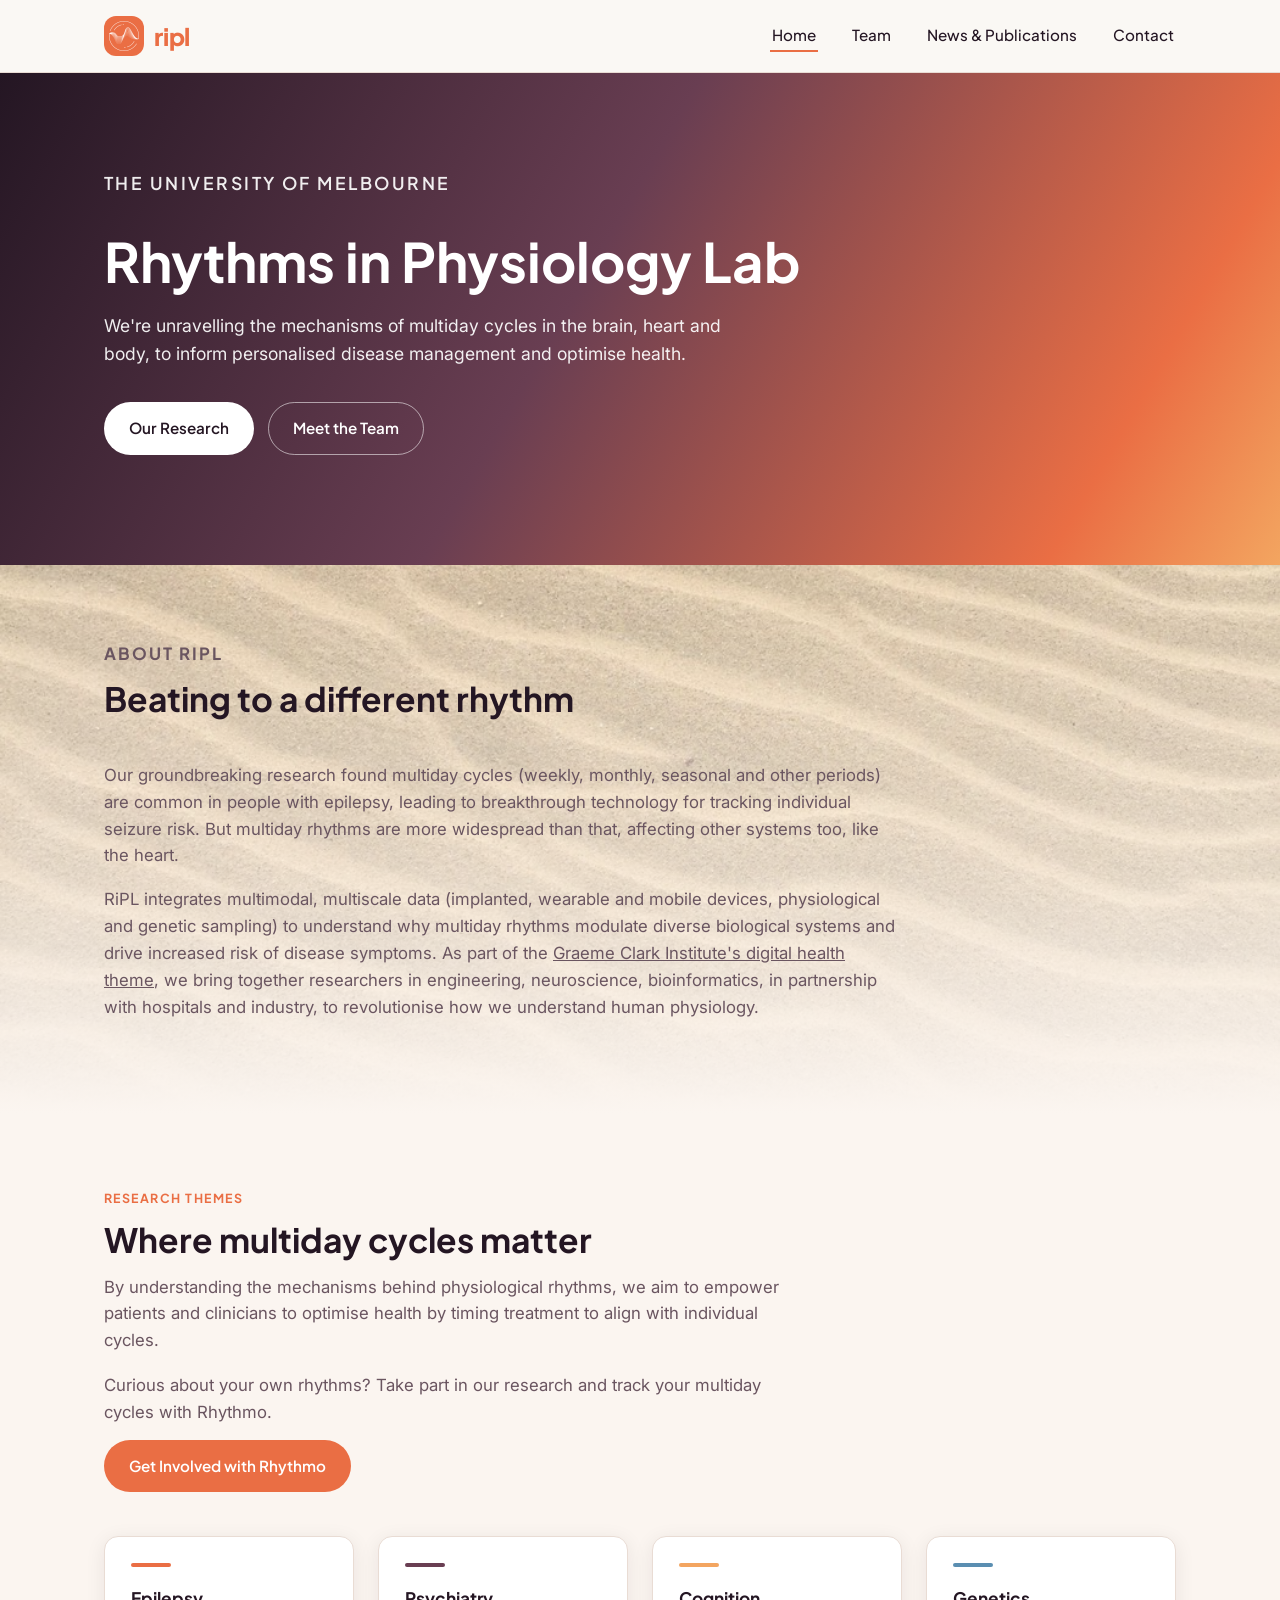
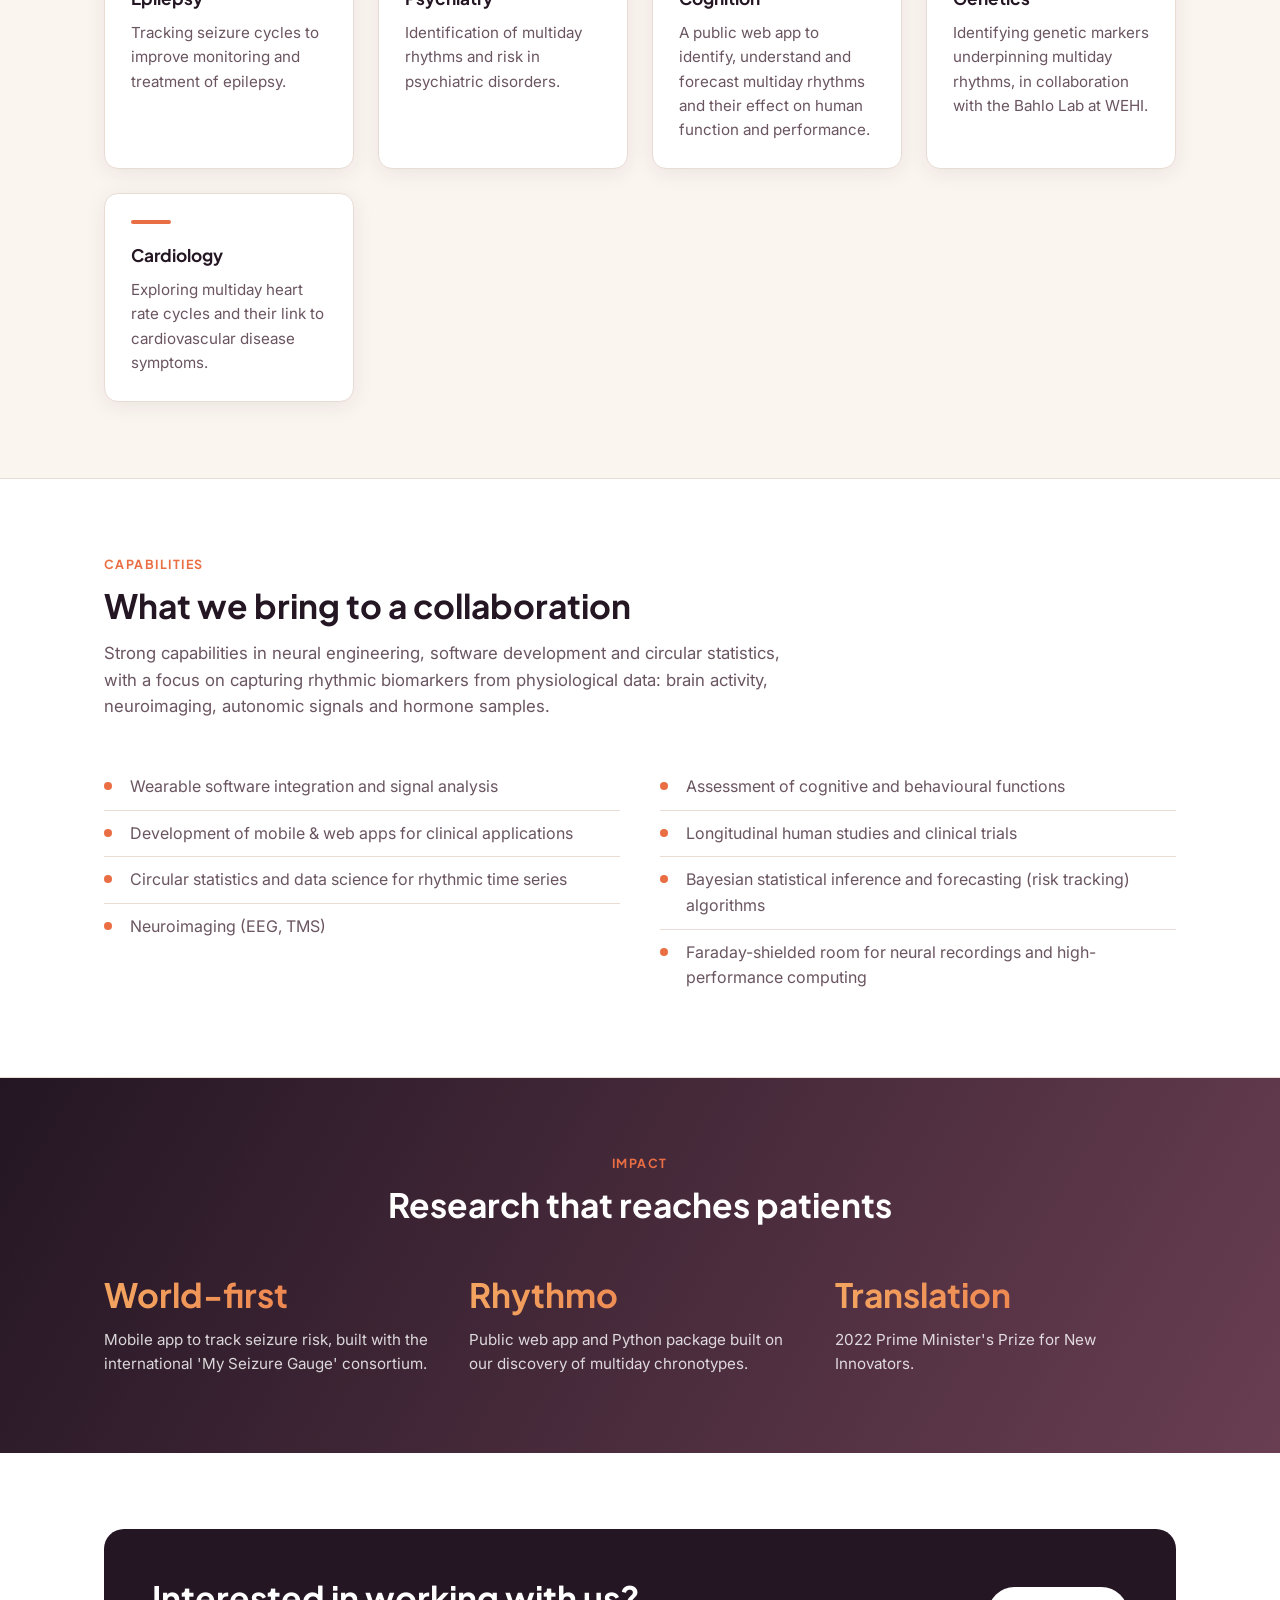
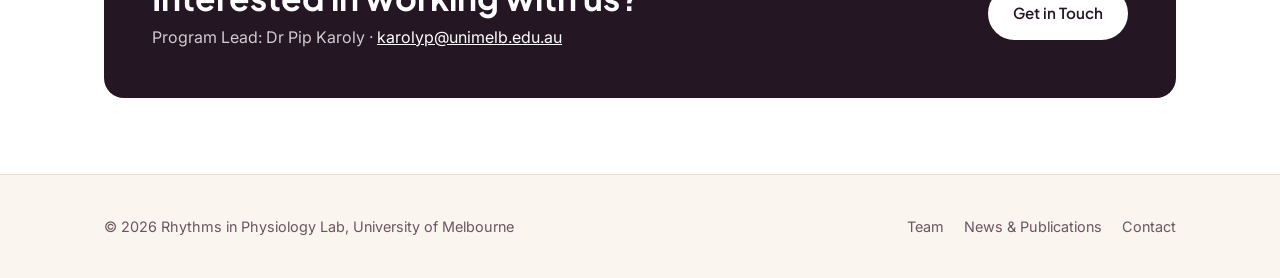
==== index.html @ 46abeef6 "Cache-bust stylesheet link to fix stale CSS after deploys Browsers were serving a cached style.css a" ====
<!DOCTYPE html>
<html lang="en">
<head>
<meta charset="UTF-8">
<meta name="viewport" content="width=device-width, initial-scale=1.0">
<title>RiPL | Rhythms in Physiology Lab</title>
<meta name="description" content="The Rhythms in Physiology Lab (RiPL) at the University of Melbourne studies multiday cycles in the brain, heart and body to inform personalised disease management.">
<link rel="stylesheet" href="css/style.css?v=2">
<link rel="preconnect" href="https://fonts.googleapis.com">
<link rel="preconnect" href="https://fonts.gstatic.com" crossorigin>
<link href="https://fonts.googleapis.com/css2?family=Plus+Jakarta+Sans:wght@600;700;800&family=Inter:wght@400;500;600&display=swap" rel="stylesheet">
<link rel="icon" type="image/png" href="[data-uri]">
</head>
<body>

<header class="site-header">
  <nav class="nav">
    <a href="index.html" class="logo" aria-label="Rhythms in Physiology Lab (RiPL) home"><span class="logo-chip"><img src="assets/logo-mark.png" alt=""></span><span class="logo-word">ripl</span></a>
    <button class="nav-toggle" aria-label="Toggle navigation" aria-expanded="false">
      <span></span><span></span><span></span>
    </button>
    <ul class="nav-links">
      <li><a href="index.html" aria-current="page">Home</a></li>
      <li><a href="team.html">Team</a></li>
      <li><a href="publications.html">News &amp; Publications</a></li>
      <li><a href="index.html#contact">Contact</a></li>
    </ul>
  </nav>
</header>

<section class="hero">
  <div class="hero-inner">
    <p class="eyebrow">The University of Melbourne</p>
    <h1>Rhythms in Physiology Lab</h1>
    <p>We're unravelling the mechanisms of multiday cycles in the brain, heart and body, to inform personalised disease management and optimise health.</p>
    <div class="btn-row">
      <a href="#research" class="btn btn-primary">Our Research</a>
      <a href="team.html" class="btn btn-secondary">Meet the Team</a>
    </div>
  </div>
</section>

<section class="about-section">
  <div class="wrap">
    <div class="section-head">
      <p class="eyebrow-dark">About RiPL</p>
      <h2>Beating to a different rhythm</h2>
    </div>
    <p>Our groundbreaking research found multiday cycles (weekly, monthly, seasonal and other periods) are common in people with epilepsy, leading to breakthrough technology for tracking individual seizure risk. But multiday rhythms are more widespread than that, affecting other systems too, like the heart.</p>
    <p>RiPL integrates multimodal, multiscale data (implanted, wearable and mobile devices, physiological and genetic sampling) to understand why multiday rhythms modulate diverse biological systems and drive increased risk of disease symptoms. As part of the <a href="https://clarkinstitute.unimelb.edu.au/research/digital-health-technologies-and-simulation" target="_blank" rel="noopener">Graeme Clark Institute's digital health theme</a>, we bring together researchers in engineering, neuroscience, bioinformatics, in partnership with hospitals and industry, to revolutionise how we understand human physiology.</p>
  </div>
</section>

<section id="research">
  <div class="wrap">
    <div class="section-head">
      <p class="eyebrow-dark">Research Themes</p>
      <h2>Where multiday cycles matter</h2>
      <p class="lede">By understanding the mechanisms behind physiological rhythms, we aim to empower patients and clinicians to optimise health by timing treatment to align with individual cycles.</p>
      <p class="lede theme-cta-text">Curious about your own rhythms? Take part in our research and track your multiday cycles with Rhythmo.</p>
      <a class="btn btn-cta" href="https://rhythmo.me" target="_blank" rel="noopener">Get Involved with Rhythmo</a>
    </div>
    <div class="grid research-grid">
      <div class="card">
        <div class="card-top-bar"></div>
        <h3>Epilepsy</h3>
        <p>Tracking seizure cycles to improve monitoring and treatment of epilepsy.</p>
      </div>
      <div class="card">
        <div class="card-top-bar"></div>
        <h3>Psychiatry</h3>
        <p>Identification of multiday rhythms and risk in psychiatric disorders.</p>
      </div>
      <div class="card">
        <div class="card-top-bar"></div>
        <h3>Cognition</h3>
        <p>A public web app to identify, understand and forecast multiday rhythms and their effect on human function and performance.</p>
      </div>
      <div class="card">
        <div class="card-top-bar"></div>
        <h3>Genetics</h3>
        <p>Identifying genetic markers underpinning multiday rhythms, in collaboration with the Bahlo Lab at WEHI.</p>
      </div>
      <div class="card">
        <div class="card-top-bar"></div>
        <h3>Cardiology</h3>
        <p>Exploring multiday heart rate cycles and their link to cardiovascular disease symptoms.</p>
      </div>
    </div>
  </div>
</section>

<section class="capabilities">
  <div class="wrap">
    <div class="section-head">
      <p class="eyebrow-dark">Capabilities</p>
      <h2>What we bring to a collaboration</h2>
      <p class="lede">Strong capabilities in neural engineering, software development and circular statistics, with a focus on capturing rhythmic biomarkers from physiological data: brain activity, neuroimaging, autonomic signals and hormone samples.</p>
    </div>
    <div class="cap-cols">
      <ul>
        <li>Wearable software integration and signal analysis</li>
        <li>Development of mobile &amp; web apps for clinical applications</li>
        <li>Circular statistics and data science for rhythmic time series</li>
        <li>Neuroimaging (EEG, TMS)</li>
      </ul>
      <ul>
        <li>Assessment of cognitive and behavioural functions</li>
        <li>Longitudinal human studies and clinical trials</li>
        <li>Bayesian statistical inference and forecasting (risk tracking) algorithms</li>
        <li>Faraday-shielded room for neural recordings and high-performance computing</li>
      </ul>
    </div>
  </div>
</section>

<section class="stats">
  <div class="wrap">
    <div class="section-head center">
      <p class="eyebrow-dark">Impact</p>
      <h2>Research that reaches patients</h2>
    </div>
    <div class="grid">
      <div class="stat-block">
        <p class="stat-num">World-first</p>
        <p>Mobile app to track seizure risk, built with the international 'My Seizure Gauge' consortium.</p>
      </div>
      <div class="stat-block">
        <p class="stat-num">Rhythmo</p>
        <p>Public web app and Python package built on our discovery of multiday chronotypes.</p>
      </div>
      <div class="stat-block">
        <p class="stat-num">Translation</p>
        <p>2022 Prime Minister's Prize for New Innovators.</p>
      </div>
    </div>
  </div>
</section>

<section class="contact-band" id="contact">
  <div class="wrap">
    <div class="contact-card">
      <div>
        <h2>Interested in working with us?</h2>
        <p>Program Lead: Dr Pip Karoly · <a href="mailto:karolyp@unimelb.edu.au" style="color:#fff;">karolyp@unimelb.edu.au</a></p>
      </div>
      <a class="btn btn-primary" href="mailto:karolyp@unimelb.edu.au">Get in Touch</a>
    </div>
  </div>
</section>

<footer>
  <div class="wrap footer-inner">
    <span>© <span id="year"></span> Rhythms in Physiology Lab, University of Melbourne</span>
    <ul class="footer-links">
      <li><a href="team.html">Team</a></li>
      <li><a href="publications.html">News &amp; Publications</a></li>
      <li><a href="mailto:karolyp@unimelb.edu.au">Contact</a></li>
    </ul>
  </div>
</footer>

<script src="js/main.js"></script>
</body>
</html>
---- css/style.css ----
:root {
  --night: #241623;
  --dusk: #693e52;
  --dawn: #ea6e44;
  --day: #f3a560;
  --blue: #5a8eb1;
  --bg: #fbf5f0;
  --surface: #ffffff;
  --text: #241623;
  --text-muted: #6a5560;
  --border: #e9dcd4;
  --radius: 14px;
  --max-width: 1120px;
  --shadow: 0 4px 20px rgba(42, 26, 35, 0.08);
  --font-display: "Plus Jakarta Sans", -apple-system, BlinkMacSystemFont, "Segoe UI", sans-serif;
  --font-body: "Inter", -apple-system, BlinkMacSystemFont, "Segoe UI", Roboto, sans-serif;
}

* { box-sizing: border-box; }

html { scroll-behavior: smooth; }

body {
  margin: 0;
  font-family: var(--font-body);
  background: var(--bg);
  color: var(--text);
  line-height: 1.6;
}

h1, h2, h3,
.logo, .btn, .nav-links a,
.eyebrow, .eyebrow-dark,
.badge, .stat-num, .filter-btn,
.team-card .role {
  font-family: var(--font-display);
}

img { max-width: 100%; display: block; }

a { color: inherit; }

.wrap {
  max-width: var(--max-width);
  margin: 0 auto;
  padding: 0 24px;
}

/* ---------- Nav ---------- */
.site-header {
  position: sticky;
  top: 0;
  z-index: 50;
  background: rgba(250, 248, 245, 0.92);
  backdrop-filter: blur(8px);
  border-bottom: 1px solid var(--border);
}

.nav {
  display: flex;
  align-items: center;
  justify-content: space-between;
  padding: 16px 24px;
  max-width: var(--max-width);
  margin: 0 auto;
}

.logo {
  display: flex;
  align-items: center;
  gap: 10px;
  text-decoration: none;
}

.logo-chip {
  width: 40px;
  height: 40px;
  border-radius: 12px;
  background: var(--dawn);
  display: flex;
  align-items: center;
  justify-content: center;
  flex-shrink: 0;
}

.logo-chip img {
  height: 30px;
  width: auto;
  filter: brightness(0) invert(1);
  display: block;
}

.logo-word {
  font-family: var(--font-display);
  font-weight: 800;
  font-size: 1.5rem;
  color: var(--dawn);
  letter-spacing: -0.01em;
}

.nav-links {
  display: flex;
  gap: 32px;
  list-style: none;
  margin: 0;
  padding: 0;
}

.nav-links a {
  text-decoration: none;
  color: var(--text);
  font-size: 0.95rem;
  font-weight: 500;
  padding: 6px 2px;
  border-bottom: 2px solid transparent;
  transition: border-color 0.15s ease, color 0.15s ease;
}

.nav-links a:hover,
.nav-links a[aria-current="page"] {
  border-bottom-color: var(--dawn);
}

.nav-toggle {
  display: none;
  background: none;
  border: none;
  cursor: pointer;
  padding: 6px;
}

.nav-toggle span {
  display: block;
  width: 24px;
  height: 2px;
  background: var(--night);
  margin: 5px 0;
  transition: transform 0.2s ease, opacity 0.2s ease;
}

@media (max-width: 760px) {
  .nav-toggle { display: block; }
  .nav-links {
    position: absolute;
    top: 100%;
    left: 0;
    right: 0;
    background: var(--surface);
    flex-direction: column;
    gap: 0;
    border-bottom: 1px solid var(--border);
    max-height: 0;
    overflow: hidden;
    transition: max-height 0.25s ease;
  }
  .nav-links.open { max-height: 340px; }
  .nav-links li { border-top: 1px solid var(--border); }
  .nav-links a { display: block; padding: 14px 24px; }
}

/* ---------- Hero ---------- */
.hero {
  position: relative;
  overflow: hidden;
  background: linear-gradient(120deg, var(--night) 0%, var(--dusk) 45%, var(--dawn) 85%, var(--day) 100%);
  color: #fff;
  padding: 96px 0 110px;
}

.hero-wave {
  position: absolute;
  bottom: -2px;
  left: 0;
  width: 100%;
  line-height: 0;
}

.hero-inner {
  max-width: var(--max-width);
  margin: 0 auto;
  padding: 0 24px;
  position: relative;
  z-index: 2;
}

.eyebrow {
  text-transform: uppercase;
  letter-spacing: 0.14em;
  font-size: 0.8rem;
  font-weight: 600;
  opacity: 0.85;
  margin: 0 0 18px;
}

.hero h1 {
  font-size: clamp(2.2rem, 5vw, 3.4rem);
  line-height: 1.12;
  margin: 0 0 20px;
  max-width: 780px;
}

.hero p {
  font-size: 1.1rem;
  max-width: 640px;
  opacity: 0.92;
  margin: 0 0 34px;
}

.btn-row { display: flex; flex-wrap: wrap; gap: 14px; }

.btn {
  display: inline-flex;
  align-items: center;
  gap: 8px;
  padding: 13px 24px;
  border-radius: 999px;
  font-weight: 600;
  font-size: 0.95rem;
  text-decoration: none;
  transition: transform 0.15s ease, box-shadow 0.15s ease;
  border: 1.5px solid transparent;
}

.btn:hover { transform: translateY(-1px); }

.btn-primary {
  background: #fff;
  color: var(--night);
}

.btn-primary:hover { box-shadow: 0 6px 18px rgba(0,0,0,0.18); }

.btn-secondary {
  background: transparent;
  color: #fff;
  border-color: rgba(255,255,255,0.55);
}

.btn-secondary:hover { background: rgba(255,255,255,0.12); }

.btn-cta {
  background: var(--dawn);
  color: #fff;
}

.btn-cta:hover { box-shadow: 0 6px 18px rgba(234, 110, 68, 0.35); }

.section-head .theme-cta-text { margin-top: 18px; }

.section-head .btn-cta { margin-top: 14px; }

/* ---------- Sections ---------- */
section { padding: 76px 0; }

.section-head {
  max-width: 680px;
  margin: 0 0 44px;
}

.section-head.center { margin-left: auto; margin-right: auto; text-align: center; }

.eyebrow-dark {
  color: var(--dawn);
  text-transform: uppercase;
  letter-spacing: 0.12em;
  font-size: 0.78rem;
  font-weight: 700;
  margin: 0 0 10px;
}

h2 {
  font-size: clamp(1.6rem, 3vw, 2.1rem);
  margin: 0 0 14px;
  line-height: 1.2;
}

.lede {
  font-size: 1.05rem;
  color: var(--text-muted);
  margin: 0;
}

.about-section {
  position: relative;
  background-image:
    linear-gradient(to bottom, rgba(251, 245, 240, 0.3) 0%, rgba(251, 245, 240, 0.6) 55%, var(--bg) 100%),
    url('../assets/texture-sand-ripples.jpg');
  background-size: cover, cover;
  background-position: center, center;
  background-repeat: no-repeat, no-repeat;
}

.about-section p {
  font-size: 1.05rem;
  color: var(--text-muted);
  max-width: 800px;
}

/* ---------- Cards / Grid ---------- */
.grid {
  display: grid;
  gap: 24px;
  grid-template-columns: repeat(auto-fit, minmax(230px, 1fr));
}

.card {
  background: var(--surface);
  border: 1px solid var(--border);
  border-radius: var(--radius);
  padding: 26px;
  box-shadow: var(--shadow);
}

.card-top-bar {
  width: 40px;
  height: 4px;
  border-radius: 4px;
  margin-bottom: 18px;
  background: var(--dawn);
}

.card h3 {
  margin: 0 0 8px;
  font-size: 1.08rem;
}

.card p {
  margin: 0;
  color: var(--text-muted);
  font-size: 0.95rem;
}

.research-grid .card:nth-child(1) .card-top-bar { background: var(--dawn); }
.research-grid .card:nth-child(2) .card-top-bar { background: var(--dusk); }
.research-grid .card:nth-child(3) .card-top-bar { background: var(--day); }
.research-grid .card:nth-child(4) .card-top-bar { background: var(--blue); }
.research-grid .card:nth-child(5) .card-top-bar { background: var(--dawn); }

/* ---------- Capabilities (two-column) ---------- */
.capabilities {
  background: var(--surface);
  border-top: 1px solid var(--border);
  border-bottom: 1px solid var(--border);
}

.cap-cols {
  display: grid;
  grid-template-columns: 1fr 1fr;
  gap: 40px;
}

@media (max-width: 700px) {
  .cap-cols { grid-template-columns: 1fr; }
}

.cap-cols ul {
  margin: 0;
  padding: 0;
  list-style: none;
}

.cap-cols li {
  padding: 10px 0 10px 26px;
  position: relative;
  color: var(--text-muted);
  border-bottom: 1px solid var(--border);
}

.cap-cols li:last-child { border-bottom: none; }

.cap-cols li::before {
  content: "";
  position: absolute;
  left: 0;
  top: 18px;
  width: 8px;
  height: 8px;
  border-radius: 50%;
  background: var(--dawn);
}

/* ---------- Stats ---------- */
.stats {
  background: linear-gradient(120deg, var(--night), var(--dusk));
  color: #fff;
}

.stats .grid { grid-template-columns: repeat(auto-fit, minmax(220px, 1fr)); }

.stat-block .stat-num {
  font-size: 2.1rem;
  font-weight: 700;
  margin: 0 0 6px;
  background: linear-gradient(90deg, var(--day), var(--dawn));
  -webkit-background-clip: text;
  background-clip: text;
  color: transparent;
}

.stat-block p { color: rgba(255,255,255,0.82); margin: 0; font-size: 0.95rem; }

/* ---------- Contact / CTA ---------- */
.contact-band {
  background: var(--surface);
}

.contact-card {
  background: var(--night);
  color: #fff;
  border-radius: 20px;
  padding: 48px;
  display: flex;
  flex-wrap: wrap;
  gap: 28px;
  align-items: center;
  justify-content: space-between;
}

.contact-card h2 { margin: 0 0 8px; }
.contact-card p { margin: 0; color: rgba(255,255,255,0.78); }
.contact-card a.btn-primary { white-space: nowrap; }

/* ---------- Footer ---------- */
footer {
  border-top: 1px solid var(--border);
  padding: 40px 0;
  font-size: 0.9rem;
  color: var(--text-muted);
}

.footer-inner {
  display: flex;
  flex-wrap: wrap;
  gap: 16px;
  align-items: center;
  justify-content: space-between;
}

.footer-links { display: flex; gap: 20px; list-style: none; padding: 0; margin: 0; }
.footer-links a { text-decoration: none; color: var(--text-muted); }
.footer-links a:hover { color: var(--dawn); }

/* ---------- Page header (inner pages) ---------- */
.page-hero {
  background: linear-gradient(120deg, var(--night), var(--dusk));
  color: #fff;
  padding: 70px 0 60px;
}

.page-hero h1 { margin: 0 0 12px; font-size: clamp(2rem, 4vw, 2.6rem); }
.page-hero p { margin: 0; max-width: 620px; color: rgba(255,255,255,0.85); }

/* ---------- Team ---------- */
.team-group-title {
  font-family: var(--font-display);
  font-size: 1.05rem;
  font-weight: 700;
  color: var(--text);
  margin: 0 0 20px;
}

section > .wrap > .team-group-title:not(:first-child) {
  margin-top: 52px;
}

.team-grid {
  grid-template-columns: repeat(auto-fit, minmax(240px, 1fr));
}

.team-card {
  text-align: left;
}

.avatar {
  width: 64px;
  height: 64px;
  border-radius: 50%;
  display: flex;
  align-items: center;
  justify-content: center;
  font-weight: 700;
  color: #fff;
  background: linear-gradient(135deg, var(--dusk), var(--dawn));
  margin-bottom: 16px;
  font-size: 1.1rem;
  overflow: hidden;
}

.avatar img {
  width: 100%;
  height: 100%;
  object-fit: cover;
  display: block;
}

.team-card .role {
  color: var(--dawn);
  font-weight: 600;
  font-size: 0.85rem;
  text-transform: uppercase;
  letter-spacing: 0.05em;
  margin: 0 0 10px;
}

.team-card a.email {
  display: inline-block;
  margin-top: 14px;
  font-size: 0.88rem;
  font-weight: 600;
  color: var(--night);
  text-decoration: none;
  border-bottom: 1px solid var(--border);
}

.team-card.placeholder {
  border: 1.5px dashed var(--border);
  box-shadow: none;
  display: flex;
  flex-direction: column;
  align-items: flex-start;
  justify-content: center;
  min-height: 200px;
  color: var(--text-muted);
}

.team-card.placeholder .avatar {
  background: var(--bg);
  border: 1.5px dashed var(--border);
  color: var(--text-muted);
}

/* ---------- Publications / News tiles ---------- */
.filter-row {
  display: flex;
  gap: 10px;
  margin-bottom: 32px;
  flex-wrap: wrap;
}

.filter-btn {
  border: 1px solid var(--border);
  background: var(--surface);
  border-radius: 999px;
  padding: 8px 18px;
  font-size: 0.88rem;
  font-weight: 600;
  cursor: pointer;
  color: var(--text-muted);
  transition: all 0.15s ease;
}

.filter-btn:hover { border-color: var(--dawn); color: var(--night); }

.filter-btn.active {
  background: var(--night);
  border-color: var(--night);
  color: #fff;
}

.pub-grid { grid-template-columns: repeat(auto-fit, minmax(280px, 1fr)); }

.pub-card {
  display: flex;
  flex-direction: column;
  gap: 12px;
}

.badge {
  align-self: flex-start;
  font-size: 0.72rem;
  font-weight: 700;
  text-transform: uppercase;
  letter-spacing: 0.06em;
  padding: 4px 10px;
  border-radius: 999px;
  color: #fff;
}

.badge.publication { background: var(--dusk); }
.badge.news { background: var(--dawn); }

.pub-card h3 { font-size: 1.05rem; margin: 0; }

.pub-meta {
  font-size: 0.85rem;
  color: var(--text-muted);
  margin: 0;
}

.pub-card p.blurb {
  color: var(--text-muted);
  font-size: 0.93rem;
  margin: 0;
  flex-grow: 1;
}

.pub-card a.read-more {
  font-size: 0.88rem;
  font-weight: 600;
  color: var(--night);
  text-decoration: none;
  border-bottom: 1px solid var(--border);
  align-self: flex-start;
}

.pub-card a.read-more:hover { border-color: var(--dawn); }

.pub-card.placeholder {
  border: 1.5px dashed var(--border);
  box-shadow: none;
  align-items: center;
  justify-content: center;
  text-align: center;
  color: var(--text-muted);
  min-height: 220px;
}

.pub-card p.blurb a {
  color: inherit;
  text-decoration: underline;
  text-underline-offset: 2px;
}

/* ---------- Featured publication ---------- */
.pub-card.featured {
  background: linear-gradient(120deg, var(--dusk), var(--dawn));
  color: #fff;
  padding: 36px;
  margin-bottom: 12px;
  flex-direction: row;
  align-items: center;
  gap: 32px;
}

.pub-featured-content {
  display: flex;
  flex-direction: column;
  gap: 12px;
  flex: 1;
  min-width: 0;
}

.pub-card.featured .badge { background: rgba(255, 255, 255, 0.25); }
.pub-card.featured h3 { font-size: 1.3rem; }
.pub-card.featured .pub-meta { color: rgba(255, 255, 255, 0.85); }
.pub-card.featured p.blurb { color: rgba(255, 255, 255, 0.92); }

.pub-card.featured a.read-more {
  color: #fff;
  border-bottom-color: rgba(255, 255, 255, 0.5);
}

.pub-card.featured a.read-more:hover { border-bottom-color: #fff; }

.pub-card.featured .featured-thumb {
  flex: 0 0 180px;
  border-radius: 14px;
  overflow: hidden;
  box-shadow: 0 8px 24px rgba(0, 0, 0, 0.2);
}

.pub-card.featured .featured-thumb .pub-card-image {
  aspect-ratio: 1 / 1;
  border-radius: 0;
}

@media (max-width: 700px) {
  .pub-card.featured {
    flex-direction: column;
    align-items: stretch;
  }
  .pub-card.featured .featured-thumb { flex-basis: auto; }
}

/* ---------- Publication / news cover images ---------- */
.pub-card-media {
  position: relative;
  margin: -26px -26px 0;
}

.pub-card-image {
  width: 100%;
  aspect-ratio: 16 / 10;
  object-fit: cover;
  object-position: center;
  display: block;
  border-radius: var(--radius) var(--radius) 0 0;
}

.pub-card-image.obj-top { object-position: top; }

.card-tag {
  position: absolute;
  bottom: 10px;
  left: 10px;
  background: rgba(36, 22, 35, 0.78);
  color: #fff;
  font-size: 0.68rem;
  font-weight: 700;
  text-transform: uppercase;
  letter-spacing: 0.05em;
  padding: 4px 10px;
  border-radius: 999px;
}
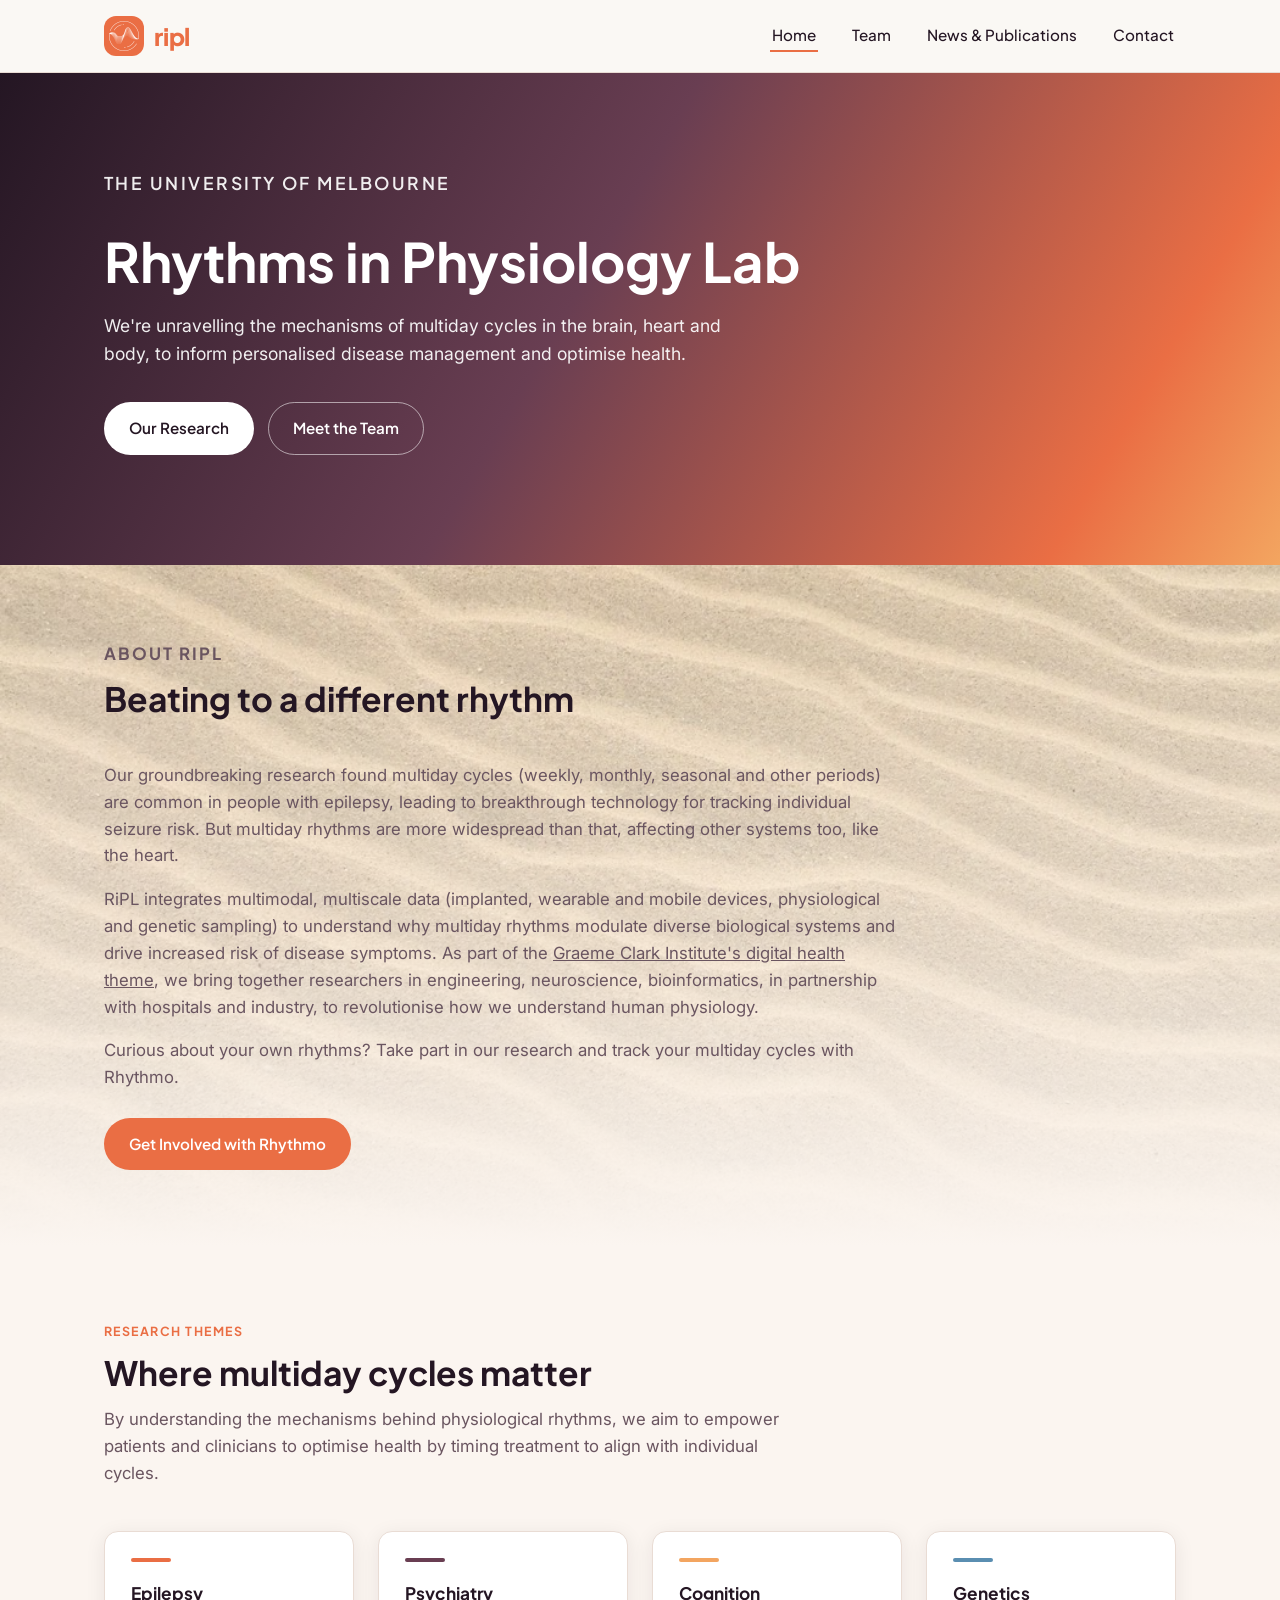
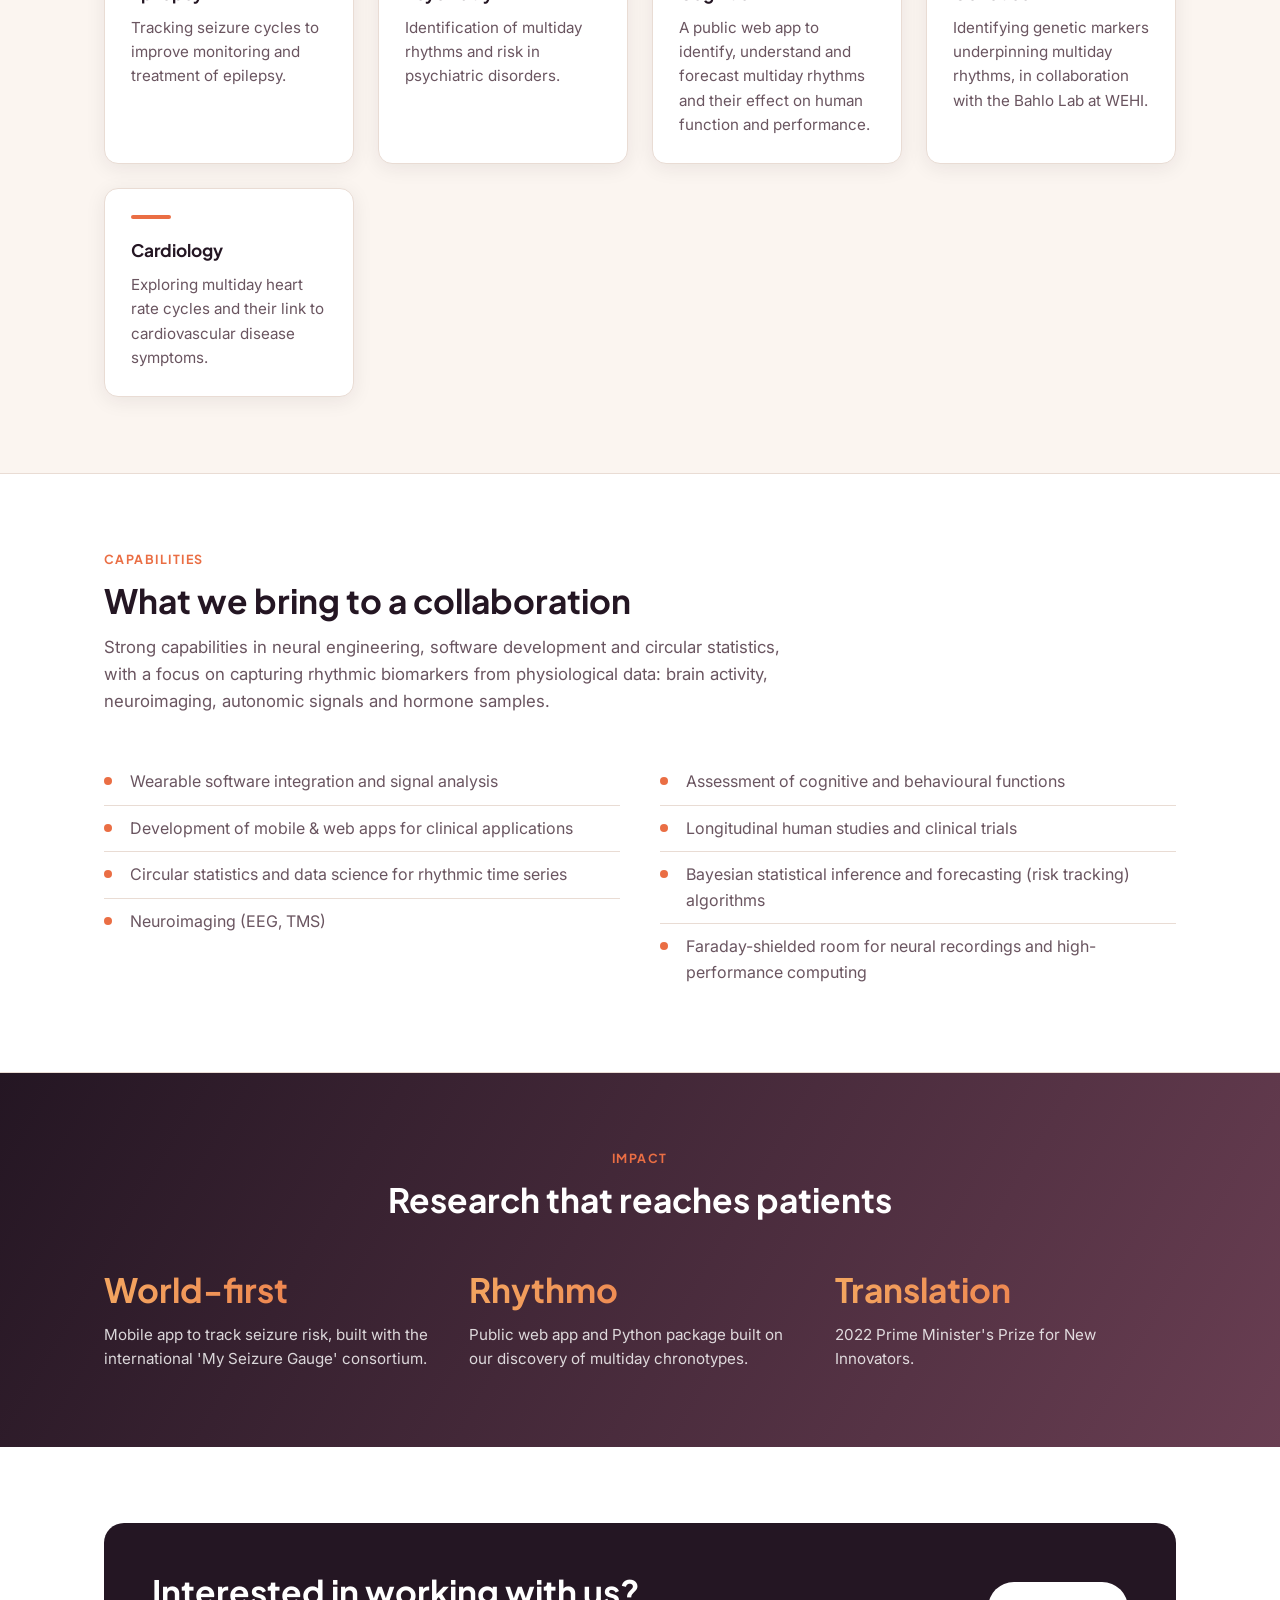
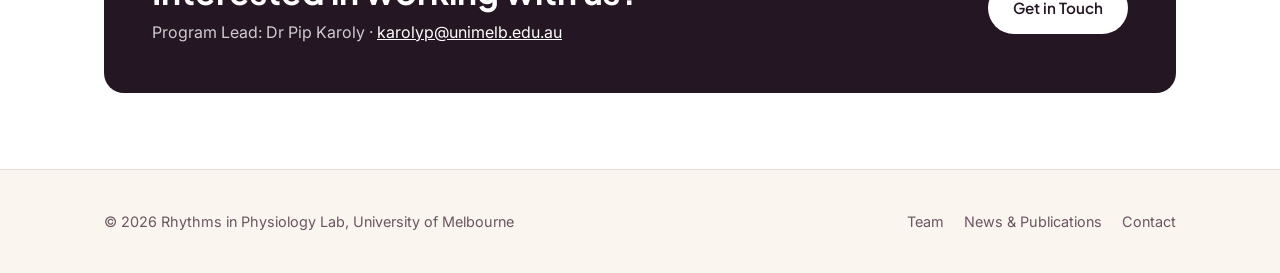
==== commit 410fd1f9: "Move Rhythmo participation CTA to end of About RiPL section Co-Authored-By: Claude Sonnet 5 <noreply" ====
--- a/index.html
+++ b/index.html
@@ -5,7 +5,7 @@
 <meta name="viewport" content="width=device-width, initial-scale=1.0">
 <title>RiPL | Rhythms in Physiology Lab</title>
 <meta name="description" content="The Rhythms in Physiology Lab (RiPL) at the University of Melbourne studies multiday cycles in the brain, heart and body to inform personalised disease management.">
-<link rel="stylesheet" href="css/style.css?v=2">
+<link rel="stylesheet" href="css/style.css?v=3">
 <link rel="preconnect" href="https://fonts.googleapis.com">
 <link rel="preconnect" href="https://fonts.gstatic.com" crossorigin>
 <link href="https://fonts.googleapis.com/css2?family=Plus+Jakarta+Sans:wght@600;700;800&family=Inter:wght@400;500;600&display=swap" rel="stylesheet">
@@ -48,6 +48,8 @@
     </div>
     <p>Our groundbreaking research found multiday cycles (weekly, monthly, seasonal and other periods) are common in people with epilepsy, leading to breakthrough technology for tracking individual seizure risk. But multiday rhythms are more widespread than that, affecting other systems too, like the heart.</p>
     <p>RiPL integrates multimodal, multiscale data (implanted, wearable and mobile devices, physiological and genetic sampling) to understand why multiday rhythms modulate diverse biological systems and drive increased risk of disease symptoms. As part of the <a href="https://clarkinstitute.unimelb.edu.au/research/digital-health-technologies-and-simulation" target="_blank" rel="noopener">Graeme Clark Institute's digital health theme</a>, we bring together researchers in engineering, neuroscience, bioinformatics, in partnership with hospitals and industry, to revolutionise how we understand human physiology.</p>
+    <p>Curious about your own rhythms? Take part in our research and track your multiday cycles with Rhythmo.</p>
+    <a class="btn btn-cta" href="https://rhythmo.me" target="_blank" rel="noopener">Get Involved with Rhythmo</a>
   </div>
 </section>
 
@@ -57,8 +59,6 @@
       <p class="eyebrow-dark">Research Themes</p>
       <h2>Where multiday cycles matter</h2>
       <p class="lede">By understanding the mechanisms behind physiological rhythms, we aim to empower patients and clinicians to optimise health by timing treatment to align with individual cycles.</p>
-      <p class="lede theme-cta-text">Curious about your own rhythms? Take part in our research and track your multiday cycles with Rhythmo.</p>
-      <a class="btn btn-cta" href="https://rhythmo.me" target="_blank" rel="noopener">Get Involved with Rhythmo</a>
     </div>
     <div class="grid research-grid">
       <div class="card">
--- a/css/style.css
+++ b/css/style.css
@@ -245,9 +245,7 @@
 
 .btn-cta:hover { box-shadow: 0 6px 18px rgba(234, 110, 68, 0.35); }
 
-.section-head .theme-cta-text { margin-top: 18px; }
-
-.section-head .btn-cta { margin-top: 14px; }
+.about-section .btn-cta { margin-top: 10px; }
 
 /* ---------- Sections ---------- */
 section { padding: 76px 0; }
